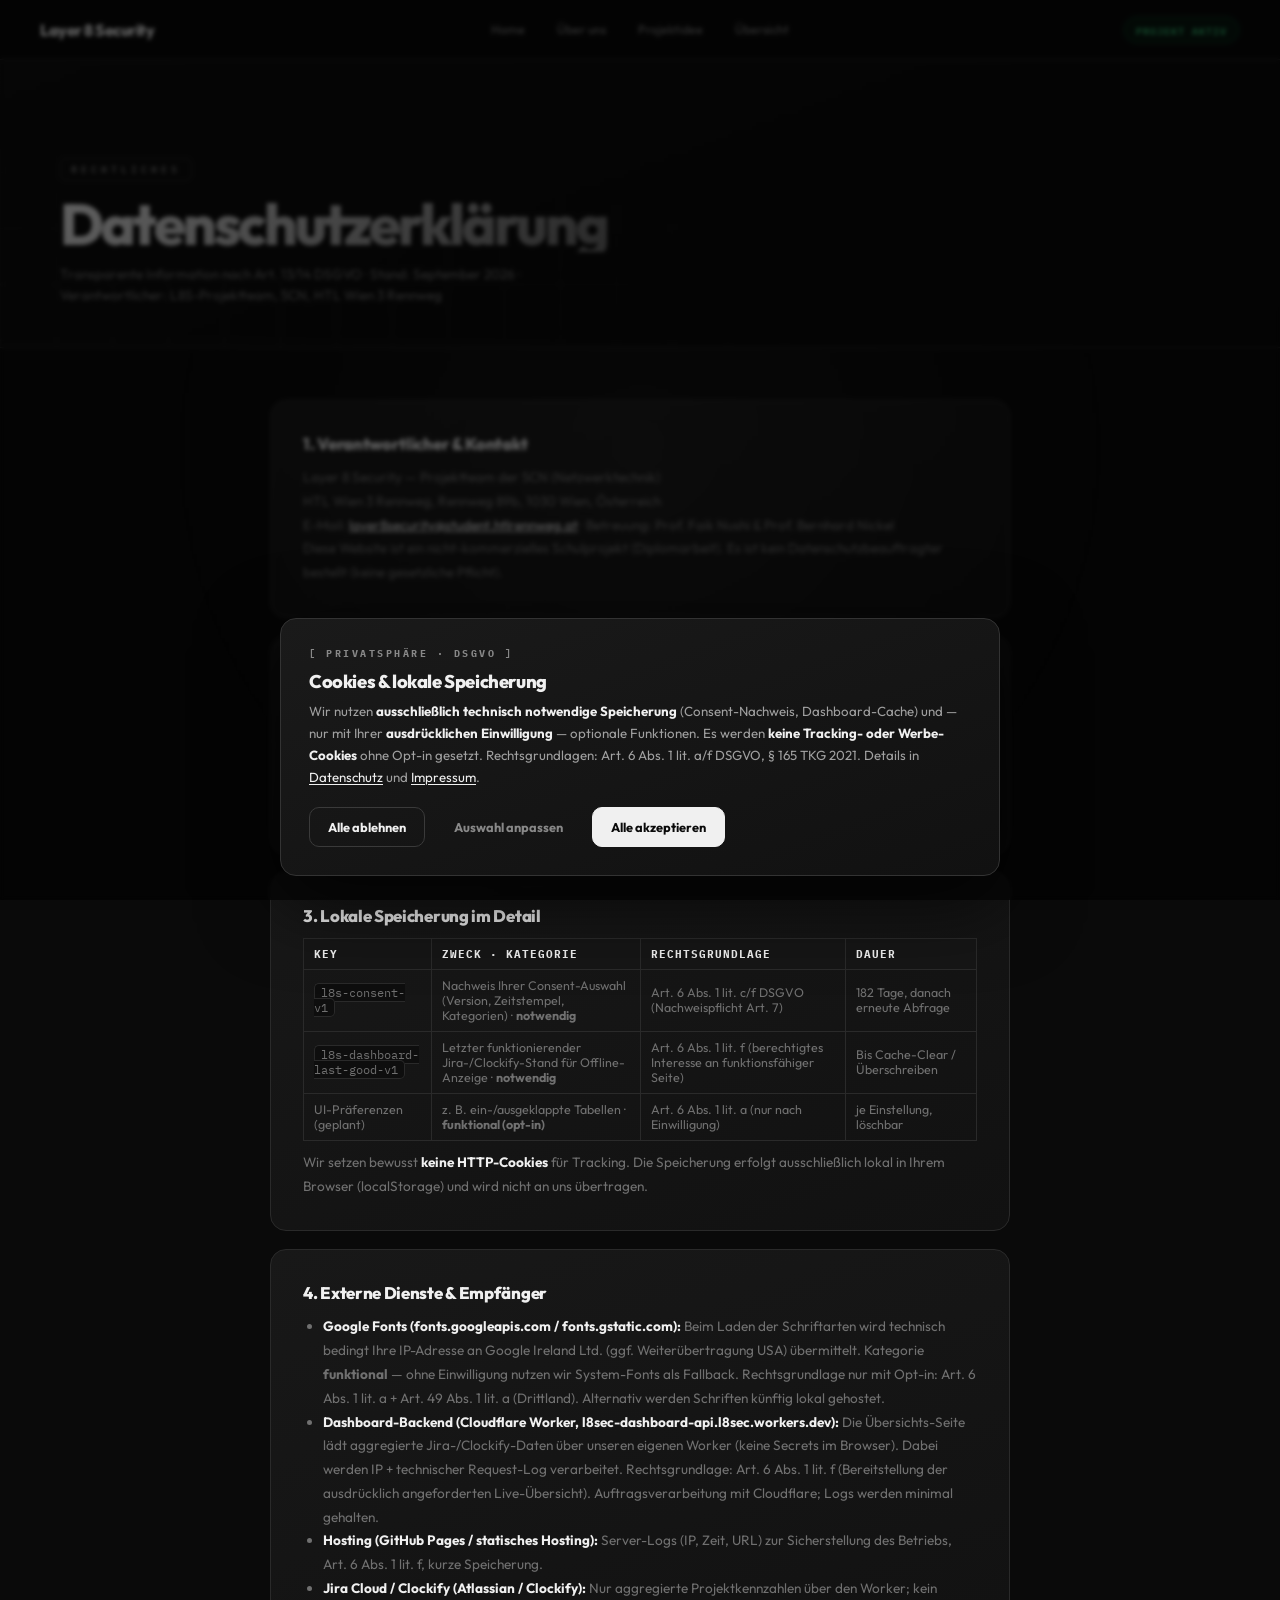
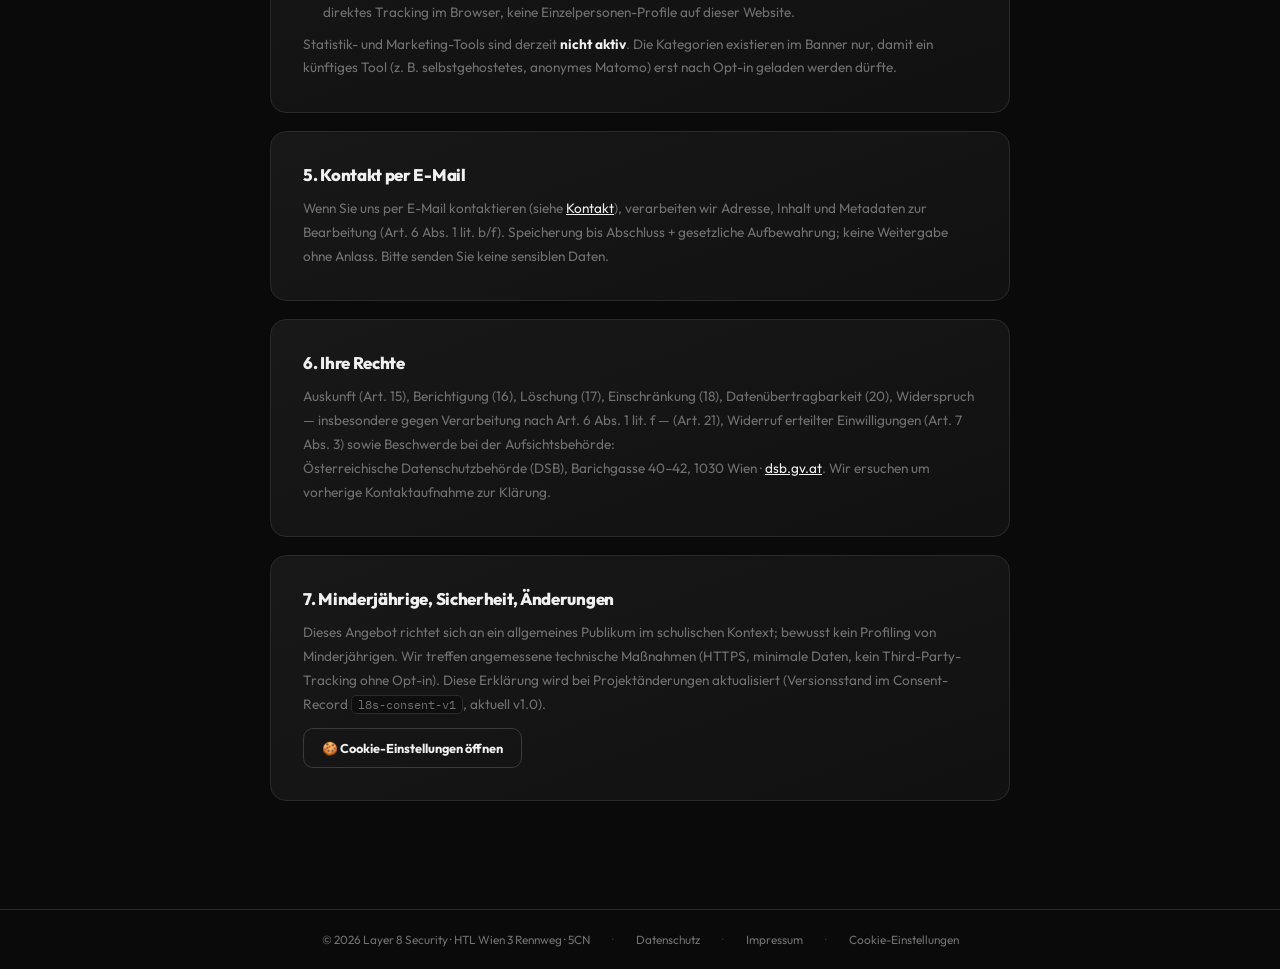
==== datenschutz.html @ 2ad00c98 "Add files via upload" ====
<!DOCTYPE html>
<html lang="de">
<head>
<meta charset="UTF-8">
<meta name="viewport" content="width=device-width, initial-scale=1.0">
<title>L8S — Datenschutz</title>
<link rel="stylesheet" href="shared.css">
<link rel="stylesheet" href="cookies.css">
<style>
  .page { min-height: 100vh; }
  .hero-section { min-height: 32vh; display:flex; align-items:flex-end; padding:0 60px 40px;
    background:linear-gradient(160deg,#0f0f0f 0%,#0a0a0a 100%); border-bottom:1px solid var(--border); position:relative; overflow:hidden; }
  .hero-section::before { content:''; position:absolute; inset:0; pointer-events:none;
    background-image:linear-gradient(rgba(255,255,255,.03) 1px,transparent 1px),linear-gradient(90deg,rgba(255,255,255,.03) 1px,transparent 1px);
    background-size:56px 56px; mask-image:radial-gradient(ellipse 100% 100% at 0% 100%,black 20%,transparent 80%); }
  .page-tag { display:inline-block; font-family:'IBM Plex Mono',monospace; font-size:.6rem; font-weight:700;
    text-transform:uppercase; letter-spacing:4px; color:var(--ink-dim); border:1px solid var(--border);
    border-radius:6px; padding:4px 10px; margin-bottom:16px; }
  .page-title { font-size:clamp(2rem,5vw,3.6rem); font-weight:800; letter-spacing:-3px; line-height:.95;
    background:linear-gradient(135deg,#f0f0f0 0%,#666 100%); -webkit-background-clip:text; -webkit-text-fill-color:transparent; background-clip:text; }
  .content { max-width:860px; margin:0 auto; padding:52px 60px 90px; }
  .legal-card { background:linear-gradient(160deg,#181818,#111); border:1px solid var(--border); border-radius:16px; padding:32px; margin-bottom:18px; }
  .legal-card h2 { font-size:1.05rem; font-weight:800; letter-spacing:-.3px; margin-bottom:12px; }
  .legal-card p, .legal-card li { font-size:.85rem; color:var(--ink-dim); line-height:1.75; }
  .legal-card ul { padding-left:20px; margin:8px 0; }
  .legal-card table { width:100%; border-collapse:collapse; margin-top:12px; font-size:.78rem; }
  .legal-card th, .legal-card td { text-align:left; border:1px solid var(--border); padding:8px 10px; color:var(--ink-dim); }
  .legal-card th { color:var(--ink); background:#161616; font-family:'IBM Plex Mono',monospace; font-size:.66rem; text-transform:uppercase; letter-spacing:1px; }
  .legal-card code { font-family:'IBM Plex Mono',monospace; font-size:.72rem; background:#0e0e0e; border:1px solid var(--border); border-radius:5px; padding:1px 6px; }
  .legal-card a { color:var(--ink); }
  @media (max-width:700px){ .hero-section{padding:58px 18px 30px;} .content{padding:32px 16px 64px;} .legal-card{padding:24px 20px;} }
</style>
</head>
<body>
<nav class="sitenav">
  <div class="brand-group">
  <a class="sitenav-brand" href="index.html"><span class="brand-name">Layer 8 Security</span></a>
    <span class="nav-partner"><a class="partner-link" href="https://www.cancom.de/" target="_blank" rel="noopener" aria-label="Cancom Homepage (extern)"><img src="assets/cancom-logo.png" alt="Cancom" height="14" onerror="this.style.display='none'"></a><a class="partner-link" href="https://www.frequentis.com" target="_blank" rel="noopener" aria-label="Frequentis Homepage (extern)"><img class="logo-freq" src="assets/frequentis-logo.png" alt="Frequentis" height="14" onerror="this.style.display='none'"></a></span>
  </div>
  <div class="sitenav-links">
    <a class="sitenav-link" href="index.html">Home</a>
    <a class="sitenav-link" href="ueber-uns.html">Über uns</a>
    <a class="sitenav-link" href="projektidee.html">Projektidee</a>
    <a class="sitenav-link" href="uebersicht.html">Übersicht</a>
  </div>
  <div class="sitenav-right"><span class="live-tag"><span class="live-dot"></span>Projekt aktiv</span></div>
</nav>

<div class="page">
  <div class="hero-section">
    <div style="position:relative;z-index:1;">
      <div class="page-tag">Rechtliches</div>
      <h1 class="page-title">Datenschutzerklärung</h1>
      <p style="font-size:.85rem;color:var(--ink-dim);margin-top:12px;max-width:560px;line-height:1.6;">Transparente Information nach Art. 13/14 DSGVO · Stand: September 2026 · Verantwortlicher: L8S-Projektteam, 5CN, HTL Wien 3 Rennweg</p>
    </div>
  </div>

  <div class="content">
    <div class="legal-card">
      <h2>1. Verantwortlicher &amp; Kontakt</h2>
      <p>Layer 8 Security — Projektteam der 5CN (Netzwerktechnik)<br>HTL Wien 3 Rennweg, Rennweg 89b, 1030 Wien, Österreich<br>
      E-Mail: <a href="mailto:layer8security@student.htlrennweg.at">layer8security@student.htlrennweg.at</a> ·
      Betreuung: Prof. Faik Nushi &amp; Prof. Bernhard Nickel<br>
      Diese Website ist ein nicht-kommerzielles Schulprojekt (Diplomarbeit). Es ist kein Datenschutzbeauftragter bestellt (keine gesetzliche Pflicht).</p>
    </div>

    <div class="legal-card">
      <h2>2. Grundsätze: datensparsam &amp; opt-in</h2>
      <p>Wir setzen <strong style="color:var(--ink)">keine Tracking-, Werbe- oder Analyse-Cookies ohne Ihre ausdrückliche Einwilligung</strong>. Nicht-notwendige Speicherung erfolgt erst nach Opt-in über unser Consent-Banner (Rechtsgrundlage Art. 6 Abs. 1 lit. a DSGVO, § 165 TKG 2021). Eine erteilte Einwilligung können Sie jederzeit mit Wirkung für die Zukunft widerrufen — über „🍪 Cookie-Einstellungen“ (links unten) oder den Footer-Link „Cookie-Einstellungen“. Ablehnen ist genauso einfach wie Annehmen; alle Optionen sind voreingestellt auf „aus“ (keine Pre-Ticks).</p>
    </div>

    <div class="legal-card">
      <h2>3. Lokale Speicherung im Detail</h2>
      <table>
        <tr><th>Key</th><th>Zweck · Kategorie</th><th>Rechtsgrundlage</th><th>Dauer</th></tr>
        <tr><td><code>l8s-consent-v1</code></td><td>Nachweis Ihrer Consent-Auswahl (Version, Zeitstempel, Kategorien) · <strong>notwendig</strong></td><td>Art. 6 Abs. 1 lit. c/f DSGVO (Nachweispflicht Art. 7)</td><td>182 Tage, danach erneute Abfrage</td></tr>
        <tr><td><code>l8s-dashboard-last-good-v1</code></td><td>Letzter funktionierender Jira-/Clockify-Stand für Offline-Anzeige · <strong>notwendig</strong></td><td>Art. 6 Abs. 1 lit. f (berechtigtes Interesse an funktionsfähiger Seite)</td><td>Bis Cache-Clear / Überschreiben</td></tr>
        <tr><td>UI-Präferenzen (geplant)</td><td>z. B. ein-/ausgeklappte Tabellen · <strong>funktional (opt-in)</strong></td><td>Art. 6 Abs. 1 lit. a (nur nach Einwilligung)</td><td>je Einstellung, löschbar</td></tr>
      </table>
      <p style="margin-top:10px;">Wir setzen bewusst <strong style="color:var(--ink)">keine HTTP-Cookies</strong> für Tracking. Die Speicherung erfolgt ausschließlich lokal in Ihrem Browser (localStorage) und wird nicht an uns übertragen.</p>
    </div>

    <div class="legal-card">
      <h2>4. Externe Dienste &amp; Empfänger</h2>
      <ul>
        <li><strong style="color:var(--ink)">Google Fonts (fonts.googleapis.com / fonts.gstatic.com):</strong> Beim Laden der Schriftarten wird technisch bedingt Ihre IP-Adresse an Google Ireland Ltd. (ggf. Weiterübertragung USA) übermittelt. Kategorie <strong>funktional</strong> — ohne Einwilligung nutzen wir System-Fonts als Fallback. Rechtsgrundlage nur mit Opt-in: Art. 6 Abs. 1 lit. a + Art. 49 Abs. 1 lit. a (Drittland). Alternativ werden Schriften künftig lokal gehostet.</li>
        <li><strong style="color:var(--ink)">Dashboard-Backend (Cloudflare Worker, l8sec-dashboard-api.l8sec.workers.dev):</strong> Die Übersichts-Seite lädt aggregierte Jira-/Clockify-Daten über unseren eigenen Worker (keine Secrets im Browser). Dabei werden IP + technischer Request-Log verarbeitet. Rechtsgrundlage: Art. 6 Abs. 1 lit. f (Bereitstellung der ausdrücklich angeforderten Live-Übersicht). Auftragsverarbeitung mit Cloudflare; Logs werden minimal gehalten.</li>
        <li><strong style="color:var(--ink)">Hosting (GitHub Pages / statisches Hosting):</strong> Server-Logs (IP, Zeit, URL) zur Sicherstellung des Betriebs, Art. 6 Abs. 1 lit. f, kurze Speicherung.</li>
        <li><strong style="color:var(--ink)">Jira Cloud / Clockify (Atlassian / Clockify):</strong> Nur aggregierte Projektkennzahlen über den Worker; kein direktes Tracking im Browser, keine Einzelpersonen-Profile auf dieser Website.</li>
      </ul>
      <p>Statistik- und Marketing-Tools sind derzeit <strong style="color:var(--ink)">nicht aktiv</strong>. Die Kategorien existieren im Banner nur, damit ein künftiges Tool (z. B. selbstgehostetes, anonymes Matomo) erst nach Opt-in geladen werden dürfte.</p>
    </div>

    <div class="legal-card">
      <h2>5. Kontakt per E-Mail</h2>
      <p>Wenn Sie uns per E-Mail kontaktieren (siehe <a href="ueber-uns.html#kontakt">Kontakt</a>), verarbeiten wir Adresse, Inhalt und Metadaten zur Bearbeitung (Art. 6 Abs. 1 lit. b/f). Speicherung bis Abschluss + gesetzliche Aufbewahrung; keine Weitergabe ohne Anlass. Bitte senden Sie keine sensiblen Daten.</p>
    </div>

    <div class="legal-card">
      <h2>6. Ihre Rechte</h2>
      <p>Auskunft (Art. 15), Berichtigung (16), Löschung (17), Einschränkung (18), Datenübertragbarkeit (20), Widerspruch — insbesondere gegen Verarbeitung nach Art. 6 Abs. 1 lit. f — (Art. 21), Widerruf erteilter Einwilligungen (Art. 7 Abs. 3) sowie Beschwerde bei der Aufsichtsbehörde:</p>
      <p>Österreichische Datenschutzbehörde (DSB), Barichgasse 40–42, 1030 Wien · <a href="https://www.dsb.gv.at" target="_blank" rel="noopener">dsb.gv.at</a>. Wir ersuchen um vorherige Kontaktaufnahme zur Klärung.</p>
    </div>

    <div class="legal-card">
      <h2>7. Minderjährige, Sicherheit, Änderungen</h2>
      <p>Dieses Angebot richtet sich an ein allgemeines Publikum im schulischen Kontext; bewusst kein Profiling von Minderjährigen. Wir treffen angemessene technische Maßnahmen (HTTPS, minimale Daten, kein Third-Party-Tracking ohne Opt-in). Diese Erklärung wird bei Projektänderungen aktualisiert (Versionsstand im Consent-Record <code>l8s-consent-v1</code>, aktuell v1.0).</p>
      <p style="margin-top:12px;"><button class="l8s-btn l8s-btn-secondary" type="button" onclick="window.L8SConsent && window.L8SConsent.openSettings()">🍪 Cookie-Einstellungen öffnen</button></p>
    </div>
  </div>
</div>

<footer class="l8s-footer">
  <span>© 2026 Layer 8 Security · HTL Wien 3 Rennweg · 5CN</span>
  <span class="sep">·</span><a href="datenschutz.html">Datenschutz</a>
  <span class="sep">·</span><a href="impressum.html">Impressum</a>
  <span class="sep">·</span><button type="button" id="l8s-footer-cookies">Cookie-Einstellungen</button>
</footer>
<script src="cookies.js"></script>
</body>
</html>
---- shared.css ----
/* ─── L8S SHARED STYLES ─── */
@import url('https://fonts.googleapis.com/css2?family=IBM+Plex+Mono:wght@300;400;500;600;700&family=Outfit:wght@200;300;400;500;600;700;800&display=swap');

:root {
  --bg:           #0a0a0a;
  --surface:      #141414;
  --surface-alt:  #1a1a1a;
  --border:       #2a2a2a;
  --border-light: #222222;
  --ink:          #f0f0f0;
  --ink-mid:      #888888;
  --ink-dim:      #707070;
  --green:        #38c878;
  --green-bg:     #081810;
  --green-border: #0f3020;
  --blue:         #60a0e8;
  --blue-bg:      #081018;
  --blue-border:  #102038;
  --amber:        #e0a020;
  --amber-bg:     #181208;
  --amber-border: #382808;
  --violet:       #a878e8;
  --violet-bg:    #100818;
  --violet-border:#281838;
}

*, *::before, *::after { margin:0; padding:0; box-sizing:border-box; }

body {
  background: var(--bg);
  color: var(--ink);
  font-family: 'Outfit', sans-serif;
  min-height: 100vh;
  -webkit-font-smoothing: antialiased;
  overflow-x: hidden;
}

img, svg { max-width: 100%; }
a, button { -webkit-tap-highlight-color: transparent; }
a:focus-visible, button:focus-visible, [tabindex]:focus-visible {
  outline: 2px solid var(--blue);
  outline-offset: 3px;
}

body::before {
  content: '';
  position: fixed; inset: 0; pointer-events: none; z-index: 0;
  background: radial-gradient(
    ellipse 700px 700px at var(--mx, 50%) var(--my, 50%),
    rgba(255,255,255,.04) 0%, transparent 70%
  );
}

/* ─── SITE NAV ─── */
.sitenav {
  position: fixed; top: 0; left: 0; right: 0; z-index: 200;
  height: 60px;
  background: rgba(10,10,10,.85);
  backdrop-filter: blur(20px);
  border-bottom: 1px solid var(--border);
  display: flex; align-items: center; justify-content: space-between;
  padding: 0 40px;
}
.sitenav-brand {
  display: flex; align-items: center; gap: 10px;
  text-decoration: none; color: var(--ink);
}
.sitenav-brand .brand-name {
  font-weight: 800; font-size: 1rem; letter-spacing: -0.5px;
}
.brand-group { display: flex; align-items: center; min-width: 0; }
.partner-link { display: inline-flex; align-items: center; }
img.logo-freq { transform: translateY(5.3%); }
.nav-partner {
  display: inline-flex; align-items: center; gap: 12px;
  margin-left: 12px; padding-left: 12px;
  border-left: 1px solid var(--border);
}
.nav-partner img { height: 14px; width: auto; display: block; }
.sitenav-links {
  display: flex; align-items: center; gap: 4px;
  position: absolute; left: 50%; transform: translateX(-50%);
}
.sitenav-link {
  text-decoration: none; color: var(--ink-dim);
  font-size: .78rem; font-weight: 500;
  padding: 6px 14px; border-radius: 8px;
  transition: background .15s, color .15s;
  position: relative;
}
.sitenav-link:hover { background: var(--surface); color: var(--ink); }
.sitenav-link.active {
  color: var(--ink); background: var(--surface);
}
.sitenav-link.active::after {
  content: '';
  position: absolute; bottom: 2px; left: 50%; transform: translateX(-50%);
  width: 16px; height: 2px; background: var(--ink); border-radius: 2px;
}
.sitenav-right {
  display: flex; align-items: center; gap: 12px;
}
.live-tag {
  display: inline-flex; align-items: center; gap: 7px;
  background: var(--green-bg); border: 1px solid var(--green-border); color: var(--green);
  padding: 4px 12px; border-radius: 100px;
  font-family: 'IBM Plex Mono', monospace; font-size: .6rem; font-weight: 600;
  text-transform: uppercase; letter-spacing: 1px;
}
.live-dot {
  display: none;
}

/* ─── PAGE WRAPPER ─── */
.page { padding-top: 60px; }

/* ─── MOUSE TRACKING ─── */
/* JS sets --mx/--my on body */

/* ─── ANIMATIONS ─── */
@keyframes fadein    { to { opacity:1; transform:translateY(0); } }
@keyframes fadein-up { to { opacity:1; transform:translateY(0); } }
@keyframes pop-in    { from { transform:scale(0); opacity:0; } to { transform:scale(1); opacity:1; } }
@keyframes bounce    { 0%,100% { transform:translateY(0); } 50% { transform:translateY(5px); } }

@media (max-width: 760px) {
  body::before { display: none; }

  .sitenav {
    height: 120px;
    padding: 0;
    display: grid;
    grid-template-columns: 1fr auto;
    grid-template-rows: 60px 60px;
    background: rgba(10,10,10,.96);
    border-bottom-color: var(--border);
    backdrop-filter: blur(16px);
  }
  .brand-group {
    min-width: 0;
    padding-left: max(16px, env(safe-area-inset-left));
  }
  .sitenav-brand { min-width: 0; }
  .sitenav-brand .brand-name {
    display: block;
    overflow: hidden;
    text-overflow: ellipsis;
    white-space: nowrap;
  }
  .sitenav-right {
    display: flex;
    padding-right: max(16px, env(safe-area-inset-right));
  }
  .nav-partner { display: none; }
  .live-tag {
    max-width: 150px;
    white-space: nowrap;
    overflow: hidden;
    text-overflow: ellipsis;
  }
  .sitenav-links {
    grid-column: 1 / -1;
    width: 100%;
    align-self: stretch;
    position: static; transform: none;
    display: grid;
    grid-template-columns: repeat(4, minmax(0, 1fr));
    gap: 0;
    border-top: 1px solid var(--border-light);
  }
  .sitenav-link {
    min-width: 0;
    min-height: 59px;
    padding: 0 5px;
    border-radius: 0;
    display: grid;
    place-items: center;
    text-align: center;
    font-size: .72rem;
  }
  .sitenav-link.active::after {
    bottom: 0;
    width: 34px;
  }
  .page { padding-top: 120px; }
}

@media (max-width: 390px) {
  .sitenav-brand .brand-name { font-size: .88rem; }
  .live-tag { padding: 4px 8px; font-size: .54rem; letter-spacing: .6px; }
  .sitenav-link { font-size: .66rem; }
}

@media (prefers-reduced-motion: reduce) {
  *, *::before, *::after {
    scroll-behavior: auto !important;
    animation-duration: .01ms !important;
    animation-iteration-count: 1 !important;
    transition-duration: .01ms !important;
  }
}
---- cookies.css ----
/* ─── L8S COOKIE-CONSENT (EU: ePrivacy / DSGVO / TKG 2021) ─── */
.l8s-cookie-overlay {
  position: fixed; inset: 0; z-index: 1000;
  background: rgba(0,0,0,.6);
  backdrop-filter: blur(2px);
  display: none;
}
.l8s-cookie-overlay.show { display: block; }

.l8s-cookie-banner {
  position: fixed; z-index: 1001;
  left: 50%; bottom: 24px; transform: translateX(-50%);
  width: min(720px, calc(100% - 32px));
  background: linear-gradient(160deg, #1a1a1a, #111);
  border: 1px solid #333; border-radius: 16px;
  padding: 28px; color: var(--ink, #f0f0f0);
  box-shadow: 0 24px 80px rgba(0,0,0,.7);
  font-family: 'Outfit', system-ui, sans-serif;
  display: none;
}
.l8s-cookie-banner.show { display: block; animation: l8s-slideup .35s ease; }
@keyframes l8s-slideup { from { opacity: 0; transform: translate(-50%, 16px); } to { opacity: 1; transform: translate(-50%, 0); } }

.l8s-cookie-kicker {
  font-family: 'IBM Plex Mono', monospace; font-size: .62rem; font-weight: 700;
  text-transform: uppercase; letter-spacing: 2.5px; color: #888; margin-bottom: 10px;
}
.l8s-cookie-title { font-size: 1.15rem; font-weight: 800; letter-spacing: -.4px; margin-bottom: 8px; }
.l8s-cookie-text { font-size: .83rem; color: #a0a0a0; line-height: 1.65; margin-bottom: 6px; }
.l8s-cookie-text a { color: #f0f0f0; text-decoration: underline; text-underline-offset: 2px; }
.l8s-cookie-text a:hover { color: #fff; }

.l8s-cookie-btns { display: flex; gap: 10px; flex-wrap: wrap; margin-top: 18px; }
.l8s-btn {
  appearance: none; border-radius: 10px; padding: 11px 18px;
  font-size: .8rem; font-weight: 700; cursor: pointer;
  border: 1px solid #3a3a3a; transition: transform .15s, background .15s, border-color .15s;
  font-family: inherit;
}
.l8s-btn:active { transform: scale(.98); }
.l8s-btn-primary { background: #f0f0f0; color: #0a0a0a; border-color: #f0f0f0; }
.l8s-btn-primary:hover { background: #fff; }
.l8s-btn-secondary { background: transparent; color: #f0f0f0; }
.l8s-btn-secondary:hover { border-color: #666; background: #1e1e1e; }
.l8s-btn-ghost { background: transparent; color: #888; border-color: transparent; }
.l8s-btn-ghost:hover { color: #f0f0f0; }

/* Detail-Einstellungen */
.l8s-cookie-details { display: none; margin-top: 18px; border-top: 1px solid #2a2a2a; padding-top: 18px; }
.l8s-cookie-details.open { display: block; }
.l8s-cat {
  display: grid; grid-template-columns: 1fr auto; gap: 4px 16px;
  border: 1px solid #2a2a2a; border-radius: 12px; padding: 14px 16px; margin-bottom: 10px;
  background: #131313;
}
.l8s-cat-name { font-weight: 700; font-size: .85rem; }
.l8s-cat-legal { font-family: 'IBM Plex Mono', monospace; font-size: .6rem; color: #666; text-transform: uppercase; letter-spacing: 1px; }
.l8s-cat-desc { grid-column: 1; font-size: .78rem; color: #888; line-height: 1.6; }
.l8s-cat-status { grid-column: 2; grid-row: 1 / 3; align-self: center; }

/* Switch */
.l8s-switch { position: relative; display: inline-block; width: 46px; height: 26px; }
.l8s-switch input { opacity: 0; width: 0; height: 0; }
.l8s-slider {
  position: absolute; inset: 0; cursor: pointer; border-radius: 100px;
  background: #2a2a2a; border: 1px solid #3a3a3a; transition: background .2s;
}
.l8s-slider::before {
  content: ''; position: absolute; width: 18px; height: 18px; left: 3px; top: 3px;
  background: #888; border-radius: 50%; transition: transform .2s, background .2s;
}
.l8s-switch input:checked + .l8s-slider { background: #f0f0f0; }
.l8s-switch input:checked + .l8s-slider::before { transform: translateX(20px); background: #0a0a0a; }
.l8s-switch input:disabled + .l8s-slider { opacity: .6; cursor: not-allowed; }
.l8s-switch input:focus-visible + .l8s-slider { outline: 2px solid #60a0e8; outline-offset: 2px; }

/* Footer */
.l8s-footer {
  border-top: 1px solid var(--border, #2a2a2a);
  padding: 22px 40px; display: flex; gap: 8px 22px; flex-wrap: wrap;
  align-items: center; justify-content: center;
  font-size: .74rem; color: var(--ink-dim, #707070);
  background: rgba(10,10,10,.9);
  font-family: 'Outfit', system-ui, sans-serif;
}
.l8s-footer a { color: var(--ink-dim, #888); text-decoration: none; }
.l8s-footer a:hover { color: var(--ink, #f0f0f0); text-decoration: underline; }
.l8s-footer button {
  background: none; border: none; padding: 0; cursor: pointer;
  color: var(--ink-dim, #888); font-size: .74rem; font-family: inherit;
}
.l8s-footer button:hover { color: var(--ink, #f0f0f0); text-decoration: underline; }
.l8s-footer .sep { color: #333; }

@media (max-width: 560px) {
  .l8s-cookie-banner { bottom: 12px; padding: 22px 18px; max-height: 86vh; overflow-y: auto; }
  .l8s-cookie-btns { flex-direction: column; }
  .l8s-btn { width: 100%; text-align: center; }
  .l8s-footer { padding: 18px; font-size: .7rem; }
}
@media (prefers-reduced-motion: reduce) {
  .l8s-cookie-banner.show { animation: none; }
}
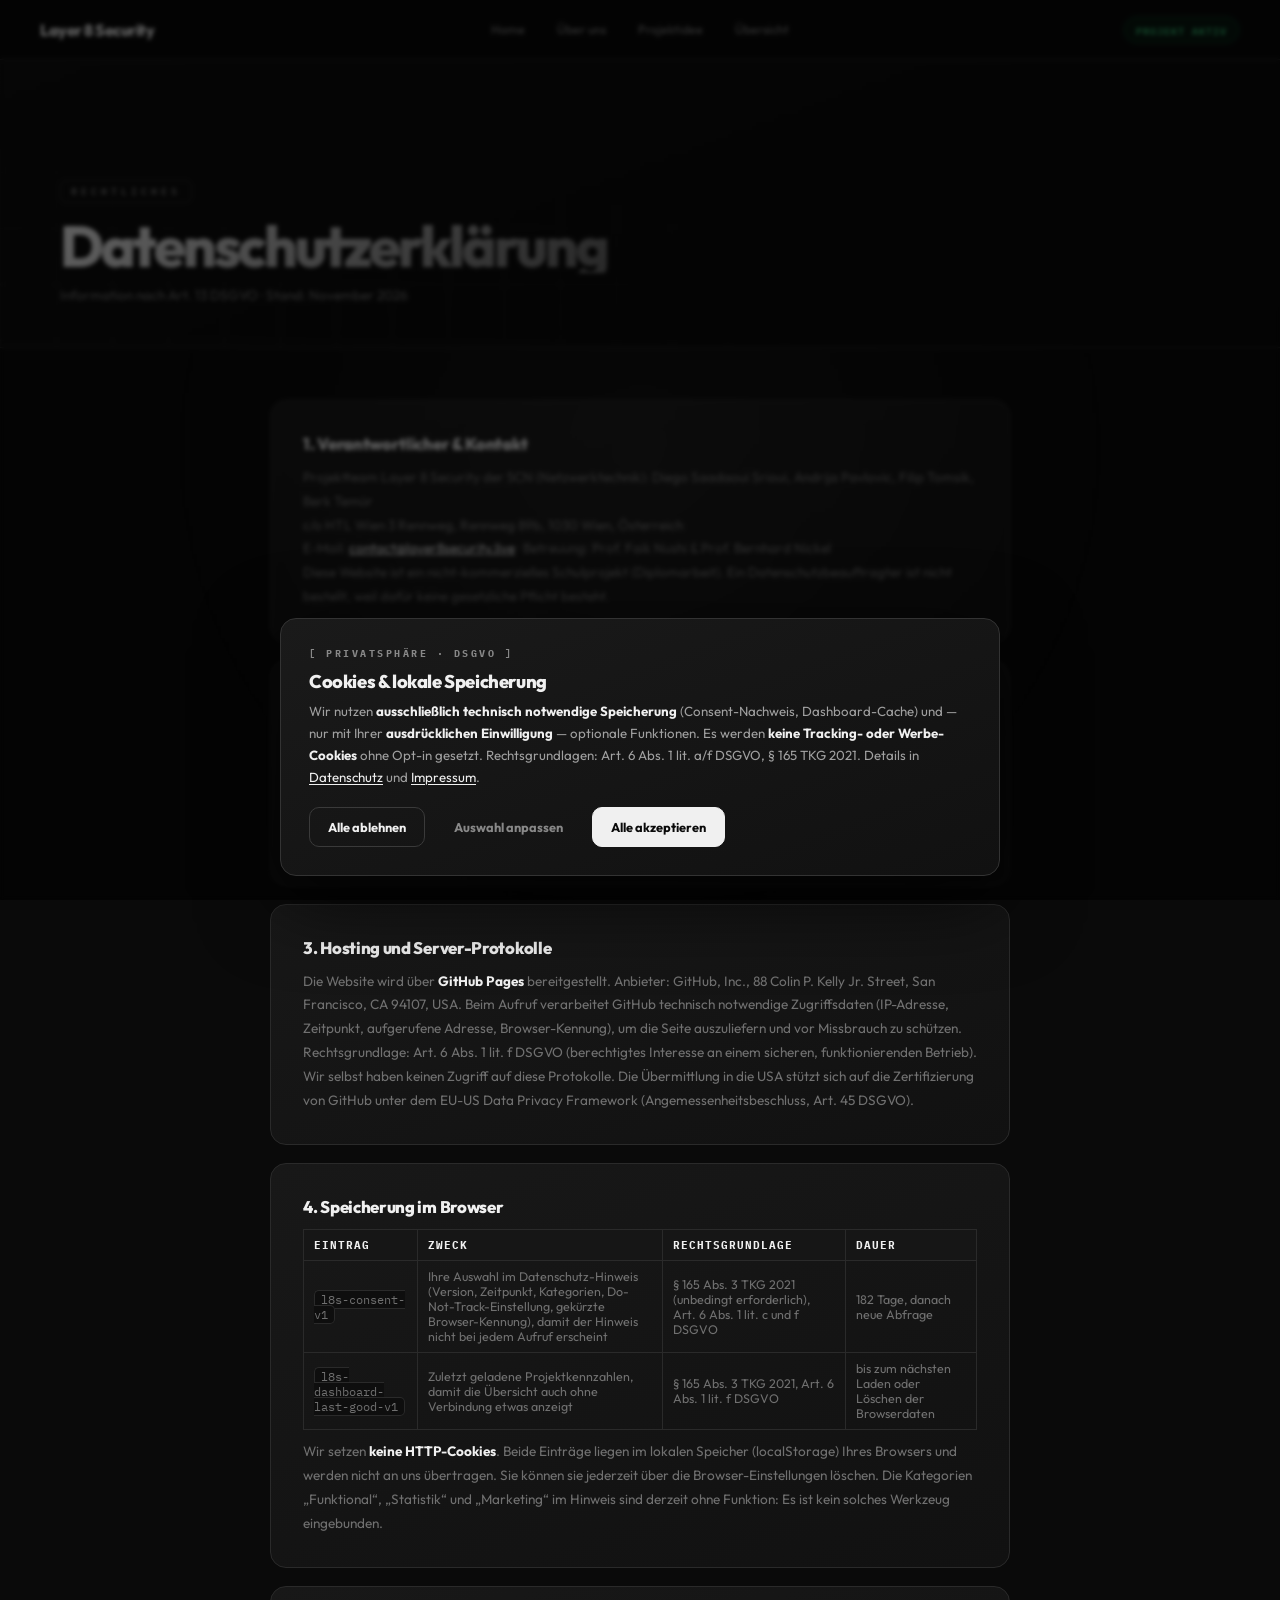
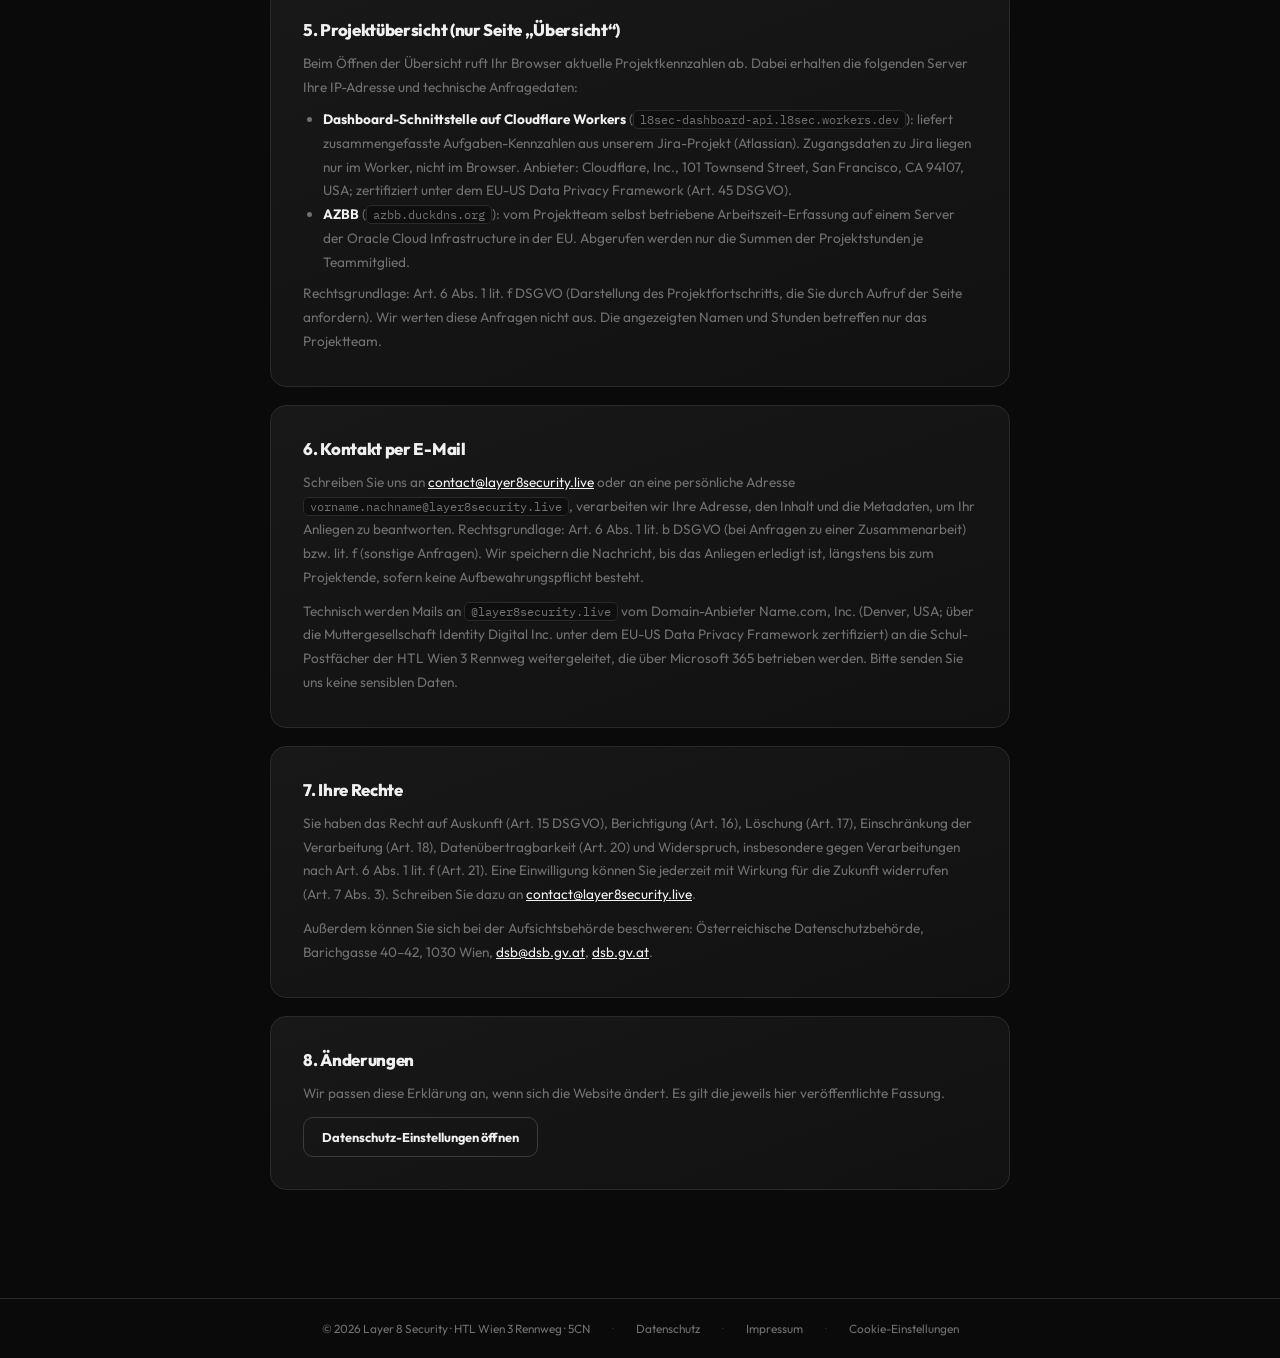
==== commit 27531451: "Datenschutzerklärung und Impressum aktualisiert, Schriften lokal - Datenschutzerklärung (Stand Novem" ====
--- a/datenschutz.html
+++ b/datenschutz.html
@@ -35,7 +35,6 @@
 <nav class="sitenav">
   <div class="brand-group">
   <a class="sitenav-brand" href="index.html"><span class="brand-name">Layer 8 Security</span></a>
-    <span class="nav-partner"><a class="partner-link" href="https://www.cancom.de/" target="_blank" rel="noopener" aria-label="Cancom Homepage (extern)"><img src="assets/cancom-logo.png" alt="Cancom" height="14" onerror="this.style.display='none'"></a><a class="partner-link" href="https://www.frequentis.com" target="_blank" rel="noopener" aria-label="Frequentis Homepage (extern)"><img class="logo-freq" src="assets/frequentis-logo.png" alt="Frequentis" height="14" onerror="this.style.display='none'"></a></span>
   </div>
   <div class="sitenav-links">
     <a class="sitenav-link" href="index.html">Home</a>
@@ -51,61 +50,70 @@
     <div style="position:relative;z-index:1;">
       <div class="page-tag">Rechtliches</div>
       <h1 class="page-title">Datenschutzerklärung</h1>
-      <p style="font-size:.85rem;color:var(--ink-dim);margin-top:12px;max-width:560px;line-height:1.6;">Transparente Information nach Art. 13/14 DSGVO · Stand: September 2026 · Verantwortlicher: L8S-Projektteam, 5CN, HTL Wien 3 Rennweg</p>
+      <p style="font-size:.85rem;color:var(--ink-dim);margin-top:12px;max-width:560px;line-height:1.6;">Information nach Art. 13 DSGVO · Stand: November 2026</p>
     </div>
   </div>
 
   <div class="content">
     <div class="legal-card">
       <h2>1. Verantwortlicher &amp; Kontakt</h2>
-      <p>Layer 8 Security — Projektteam der 5CN (Netzwerktechnik)<br>HTL Wien 3 Rennweg, Rennweg 89b, 1030 Wien, Österreich<br>
-      E-Mail: <a href="mailto:layer8security@student.htlrennweg.at">layer8security@student.htlrennweg.at</a> ·
-      Betreuung: Prof. Faik Nushi &amp; Prof. Bernhard Nickel<br>
-      Diese Website ist ein nicht-kommerzielles Schulprojekt (Diplomarbeit). Es ist kein Datenschutzbeauftragter bestellt (keine gesetzliche Pflicht).</p>
+      <p>Projektteam Layer 8 Security der 5CN (Netzwerktechnik): Diego Saadaoui Srioui, Andrija Pavlovic, Filip Tomsik, Berk Temür<br>
+      c/o HTL Wien 3 Rennweg, Rennweg 89b, 1030 Wien, Österreich<br>
+      E-Mail: <a href="mailto:contact@layer8security.live">contact@layer8security.live</a> · Betreuung: Prof. Faik Nushi &amp; Prof. Bernhard Nickel<br>
+      Diese Website ist ein nicht-kommerzielles Schulprojekt (Diplomarbeit). Ein Datenschutzbeauftragter ist nicht bestellt, weil dafür keine gesetzliche Pflicht besteht.</p>
     </div>
 
     <div class="legal-card">
-      <h2>2. Grundsätze: datensparsam &amp; opt-in</h2>
-      <p>Wir setzen <strong style="color:var(--ink)">keine Tracking-, Werbe- oder Analyse-Cookies ohne Ihre ausdrückliche Einwilligung</strong>. Nicht-notwendige Speicherung erfolgt erst nach Opt-in über unser Consent-Banner (Rechtsgrundlage Art. 6 Abs. 1 lit. a DSGVO, § 165 TKG 2021). Eine erteilte Einwilligung können Sie jederzeit mit Wirkung für die Zukunft widerrufen — über „🍪 Cookie-Einstellungen“ (links unten) oder den Footer-Link „Cookie-Einstellungen“. Ablehnen ist genauso einfach wie Annehmen; alle Optionen sind voreingestellt auf „aus“ (keine Pre-Ticks).</p>
+      <h2>2. Kurz gesagt</h2>
+      <ul>
+        <li>Keine Cookies, kein Tracking, keine Analyse- oder Werbedienste.</li>
+        <li>Schriften und alle Inhalte liegen auf unserem eigenen Webspace; beim Aufruf werden keine Daten an Google oder andere Dritte übertragen.</li>
+        <li>Nur die Seite <a href="uebersicht.html">Übersicht</a> lädt Projektkennzahlen von zwei Diensten nach (Abschnitt 5).</li>
+        <li>Was im Browser gespeichert wird, bleibt in Ihrem Browser (Abschnitt 4).</li>
+      </ul>
     </div>
 
     <div class="legal-card">
-      <h2>3. Lokale Speicherung im Detail</h2>
-      <table>
-        <tr><th>Key</th><th>Zweck · Kategorie</th><th>Rechtsgrundlage</th><th>Dauer</th></tr>
-        <tr><td><code>l8s-consent-v1</code></td><td>Nachweis Ihrer Consent-Auswahl (Version, Zeitstempel, Kategorien) · <strong>notwendig</strong></td><td>Art. 6 Abs. 1 lit. c/f DSGVO (Nachweispflicht Art. 7)</td><td>182 Tage, danach erneute Abfrage</td></tr>
-        <tr><td><code>l8s-dashboard-last-good-v1</code></td><td>Letzter funktionierender Jira-/Clockify-Stand für Offline-Anzeige · <strong>notwendig</strong></td><td>Art. 6 Abs. 1 lit. f (berechtigtes Interesse an funktionsfähiger Seite)</td><td>Bis Cache-Clear / Überschreiben</td></tr>
-        <tr><td>UI-Präferenzen (geplant)</td><td>z. B. ein-/ausgeklappte Tabellen · <strong>funktional (opt-in)</strong></td><td>Art. 6 Abs. 1 lit. a (nur nach Einwilligung)</td><td>je Einstellung, löschbar</td></tr>
-      </table>
-      <p style="margin-top:10px;">Wir setzen bewusst <strong style="color:var(--ink)">keine HTTP-Cookies</strong> für Tracking. Die Speicherung erfolgt ausschließlich lokal in Ihrem Browser (localStorage) und wird nicht an uns übertragen.</p>
+      <h2>3. Hosting und Server-Protokolle</h2>
+      <p>Die Website wird über <strong style="color:var(--ink)">GitHub Pages</strong> bereitgestellt. Anbieter: GitHub, Inc., 88 Colin P. Kelly Jr. Street, San Francisco, CA 94107, USA. Beim Aufruf verarbeitet GitHub technisch notwendige Zugriffsdaten (IP-Adresse, Zeitpunkt, aufgerufene Adresse, Browser-Kennung), um die Seite auszuliefern und vor Missbrauch zu schützen. Rechtsgrundlage: Art. 6 Abs. 1 lit. f DSGVO (berechtigtes Interesse an einem sicheren, funktionierenden Betrieb). Wir selbst haben keinen Zugriff auf diese Protokolle. Die Übermittlung in die USA stützt sich auf die Zertifizierung von GitHub unter dem EU-US Data Privacy Framework (Angemessenheitsbeschluss, Art. 45 DSGVO).</p>
     </div>
 
     <div class="legal-card">
-      <h2>4. Externe Dienste &amp; Empfänger</h2>
-      <ul>
-        <li><strong style="color:var(--ink)">Google Fonts (fonts.googleapis.com / fonts.gstatic.com):</strong> Beim Laden der Schriftarten wird technisch bedingt Ihre IP-Adresse an Google Ireland Ltd. (ggf. Weiterübertragung USA) übermittelt. Kategorie <strong>funktional</strong> — ohne Einwilligung nutzen wir System-Fonts als Fallback. Rechtsgrundlage nur mit Opt-in: Art. 6 Abs. 1 lit. a + Art. 49 Abs. 1 lit. a (Drittland). Alternativ werden Schriften künftig lokal gehostet.</li>
-        <li><strong style="color:var(--ink)">Dashboard-Backend (Cloudflare Worker, l8sec-dashboard-api.l8sec.workers.dev):</strong> Die Übersichts-Seite lädt aggregierte Jira-/Clockify-Daten über unseren eigenen Worker (keine Secrets im Browser). Dabei werden IP + technischer Request-Log verarbeitet. Rechtsgrundlage: Art. 6 Abs. 1 lit. f (Bereitstellung der ausdrücklich angeforderten Live-Übersicht). Auftragsverarbeitung mit Cloudflare; Logs werden minimal gehalten.</li>
-        <li><strong style="color:var(--ink)">Hosting (GitHub Pages / statisches Hosting):</strong> Server-Logs (IP, Zeit, URL) zur Sicherstellung des Betriebs, Art. 6 Abs. 1 lit. f, kurze Speicherung.</li>
-        <li><strong style="color:var(--ink)">Jira Cloud / Clockify (Atlassian / Clockify):</strong> Nur aggregierte Projektkennzahlen über den Worker; kein direktes Tracking im Browser, keine Einzelpersonen-Profile auf dieser Website.</li>
-      </ul>
-      <p>Statistik- und Marketing-Tools sind derzeit <strong style="color:var(--ink)">nicht aktiv</strong>. Die Kategorien existieren im Banner nur, damit ein künftiges Tool (z. B. selbstgehostetes, anonymes Matomo) erst nach Opt-in geladen werden dürfte.</p>
+      <h2>4. Speicherung im Browser</h2>
+      <table>
+        <tr><th>Eintrag</th><th>Zweck</th><th>Rechtsgrundlage</th><th>Dauer</th></tr>
+        <tr><td><code>l8s-consent-v1</code></td><td>Ihre Auswahl im Datenschutz-Hinweis (Version, Zeitpunkt, Kategorien, Do-Not-Track-Einstellung, gekürzte Browser-Kennung), damit der Hinweis nicht bei jedem Aufruf erscheint</td><td>§ 165 Abs. 3 TKG 2021 (unbedingt erforderlich), Art. 6 Abs. 1 lit. c und f DSGVO</td><td>182 Tage, danach neue Abfrage</td></tr>
+        <tr><td><code>l8s-dashboard-last-good-v1</code></td><td>Zuletzt geladene Projektkennzahlen, damit die Übersicht auch ohne Verbindung etwas anzeigt</td><td>§ 165 Abs. 3 TKG 2021, Art. 6 Abs. 1 lit. f DSGVO</td><td>bis zum nächsten Laden oder Löschen der Browserdaten</td></tr>
+      </table>
+      <p style="margin-top:10px;">Wir setzen <strong style="color:var(--ink)">keine HTTP-Cookies</strong>. Beide Einträge liegen im lokalen Speicher (localStorage) Ihres Browsers und werden nicht an uns übertragen. Sie können sie jederzeit über die Browser-Einstellungen löschen. Die Kategorien „Funktional“, „Statistik“ und „Marketing“ im Hinweis sind derzeit ohne Funktion: Es ist kein solches Werkzeug eingebunden.</p>
     </div>
 
     <div class="legal-card">
-      <h2>5. Kontakt per E-Mail</h2>
-      <p>Wenn Sie uns per E-Mail kontaktieren (siehe <a href="ueber-uns.html#kontakt">Kontakt</a>), verarbeiten wir Adresse, Inhalt und Metadaten zur Bearbeitung (Art. 6 Abs. 1 lit. b/f). Speicherung bis Abschluss + gesetzliche Aufbewahrung; keine Weitergabe ohne Anlass. Bitte senden Sie keine sensiblen Daten.</p>
+      <h2>5. Projektübersicht (nur Seite „Übersicht“)</h2>
+      <p>Beim Öffnen der Übersicht ruft Ihr Browser aktuelle Projektkennzahlen ab. Dabei erhalten die folgenden Server Ihre IP-Adresse und technische Anfragedaten:</p>
+      <ul>
+        <li><strong style="color:var(--ink)">Dashboard-Schnittstelle auf Cloudflare Workers</strong> (<code>l8sec-dashboard-api.l8sec.workers.dev</code>): liefert zusammengefasste Aufgaben-Kennzahlen aus unserem Jira-Projekt (Atlassian). Zugangsdaten zu Jira liegen nur im Worker, nicht im Browser. Anbieter: Cloudflare, Inc., 101 Townsend Street, San Francisco, CA 94107, USA; zertifiziert unter dem EU-US Data Privacy Framework (Art. 45 DSGVO).</li>
+        <li><strong style="color:var(--ink)">AZBB</strong> (<code>azbb.duckdns.org</code>): vom Projektteam selbst betriebene Arbeitszeit-Erfassung auf einem Server der Oracle Cloud Infrastructure in der EU. Abgerufen werden nur die Summen der Projektstunden je Teammitglied.</li>
+      </ul>
+      <p>Rechtsgrundlage: Art. 6 Abs. 1 lit. f DSGVO (Darstellung des Projektfortschritts, die Sie durch Aufruf der Seite anfordern). Wir werten diese Anfragen nicht aus. Die angezeigten Namen und Stunden betreffen nur das Projektteam.</p>
     </div>
 
     <div class="legal-card">
-      <h2>6. Ihre Rechte</h2>
-      <p>Auskunft (Art. 15), Berichtigung (16), Löschung (17), Einschränkung (18), Datenübertragbarkeit (20), Widerspruch — insbesondere gegen Verarbeitung nach Art. 6 Abs. 1 lit. f — (Art. 21), Widerruf erteilter Einwilligungen (Art. 7 Abs. 3) sowie Beschwerde bei der Aufsichtsbehörde:</p>
-      <p>Österreichische Datenschutzbehörde (DSB), Barichgasse 40–42, 1030 Wien · <a href="https://www.dsb.gv.at" target="_blank" rel="noopener">dsb.gv.at</a>. Wir ersuchen um vorherige Kontaktaufnahme zur Klärung.</p>
+      <h2>6. Kontakt per E-Mail</h2>
+      <p>Schreiben Sie uns an <a href="mailto:contact@layer8security.live">contact@layer8security.live</a> oder an eine persönliche Adresse <code>vorname.nachname@layer8security.live</code>, verarbeiten wir Ihre Adresse, den Inhalt und die Metadaten, um Ihr Anliegen zu beantworten. Rechtsgrundlage: Art. 6 Abs. 1 lit. b DSGVO (bei Anfragen zu einer Zusammenarbeit) bzw. lit. f (sonstige Anfragen). Wir speichern die Nachricht, bis das Anliegen erledigt ist, längstens bis zum Projektende, sofern keine Aufbewahrungspflicht besteht.</p>
+      <p style="margin-top:10px;">Technisch werden Mails an <code>@layer8security.live</code> vom Domain-Anbieter Name.com, Inc. (Denver, USA; über die Muttergesellschaft Identity Digital Inc. unter dem EU-US Data Privacy Framework zertifiziert) an die Schul-Postfächer der HTL Wien 3 Rennweg weitergeleitet, die über Microsoft 365 betrieben werden. Bitte senden Sie uns keine sensiblen Daten.</p>
     </div>
 
     <div class="legal-card">
-      <h2>7. Minderjährige, Sicherheit, Änderungen</h2>
-      <p>Dieses Angebot richtet sich an ein allgemeines Publikum im schulischen Kontext; bewusst kein Profiling von Minderjährigen. Wir treffen angemessene technische Maßnahmen (HTTPS, minimale Daten, kein Third-Party-Tracking ohne Opt-in). Diese Erklärung wird bei Projektänderungen aktualisiert (Versionsstand im Consent-Record <code>l8s-consent-v1</code>, aktuell v1.0).</p>
-      <p style="margin-top:12px;"><button class="l8s-btn l8s-btn-secondary" type="button" onclick="window.L8SConsent && window.L8SConsent.openSettings()">🍪 Cookie-Einstellungen öffnen</button></p>
+      <h2>7. Ihre Rechte</h2>
+      <p>Sie haben das Recht auf Auskunft (Art. 15 DSGVO), Berichtigung (Art. 16), Löschung (Art. 17), Einschränkung der Verarbeitung (Art. 18), Datenübertragbarkeit (Art. 20) und Widerspruch, insbesondere gegen Verarbeitungen nach Art. 6 Abs. 1 lit. f (Art. 21). Eine Einwilligung können Sie jederzeit mit Wirkung für die Zukunft widerrufen (Art. 7 Abs. 3). Schreiben Sie dazu an <a href="mailto:contact@layer8security.live">contact@layer8security.live</a>.</p>
+      <p style="margin-top:10px;">Außerdem können Sie sich bei der Aufsichtsbehörde beschweren: Österreichische Datenschutzbehörde, Barichgasse 40–42, 1030 Wien, <a href="mailto:dsb@dsb.gv.at">dsb@dsb.gv.at</a>, <a href="https://www.dsb.gv.at" target="_blank" rel="noopener">dsb.gv.at</a>.</p>
+    </div>
+
+    <div class="legal-card">
+      <h2>8. Änderungen</h2>
+      <p>Wir passen diese Erklärung an, wenn sich die Website ändert. Es gilt die jeweils hier veröffentlichte Fassung.</p>
+      <p style="margin-top:12px;"><button class="l8s-btn l8s-btn-secondary" type="button" onclick="window.L8SConsent && window.L8SConsent.openSettings()">Datenschutz-Einstellungen öffnen</button></p>
     </div>
   </div>
 </div>
--- a/shared.css
+++ b/shared.css
@@ -1,5 +1,5 @@
 /* ─── L8S SHARED STYLES ─── */
-@import url('https://fonts.googleapis.com/css2?family=IBM+Plex+Mono:wght@300;400;500;600;700&family=Outfit:wght@200;300;400;500;600;700;800&display=swap');
+@import url('assets/fonts.css');
 
 :root {
   --bg:           #0a0a0a;
@@ -35,6 +35,10 @@
   overflow-x: hidden;
 }
 
+/* Kein blinkender Text-Cursor beim Klick auf Text/Bilder (nur in echten Eingabefeldern) */
+html { caret-color: transparent; }
+input, textarea, select, [contenteditable] { caret-color: auto; }
+
 img, svg { max-width: 100%; }
 a, button { -webkit-tap-highlight-color: transparent; }
 a:focus-visible, button:focus-visible, [tabindex]:focus-visible {
@@ -69,14 +73,7 @@
   font-weight: 800; font-size: 1rem; letter-spacing: -0.5px;
 }
 .brand-group { display: flex; align-items: center; min-width: 0; }
-.partner-link { display: inline-flex; align-items: center; }
 img.logo-freq { transform: translateY(5.3%); }
-.nav-partner {
-  display: inline-flex; align-items: center; gap: 12px;
-  margin-left: 12px; padding-left: 12px;
-  border-left: 1px solid var(--border);
-}
-.nav-partner img { height: 14px; width: auto; display: block; }
 .sitenav-links {
   display: flex; align-items: center; gap: 4px;
   position: absolute; left: 50%; transform: translateX(-50%);
@@ -139,6 +136,7 @@
   .brand-group {
     min-width: 0;
     padding-left: max(16px, env(safe-area-inset-left));
+    grid-column: 1; grid-row: 1;
   }
   .sitenav-brand { min-width: 0; }
   .sitenav-brand .brand-name {
@@ -150,8 +148,8 @@
   .sitenav-right {
     display: flex;
     padding-right: max(16px, env(safe-area-inset-right));
+    grid-column: 2; grid-row: 1;
   }
-  .nav-partner { display: none; }
   .live-tag {
     max-width: 150px;
     white-space: nowrap;
@@ -159,7 +157,7 @@
     text-overflow: ellipsis;
   }
   .sitenav-links {
-    grid-column: 1 / -1;
+    grid-column: 1 / -1; grid-row: 2;
     width: 100%;
     align-self: stretch;
     position: static; transform: none;
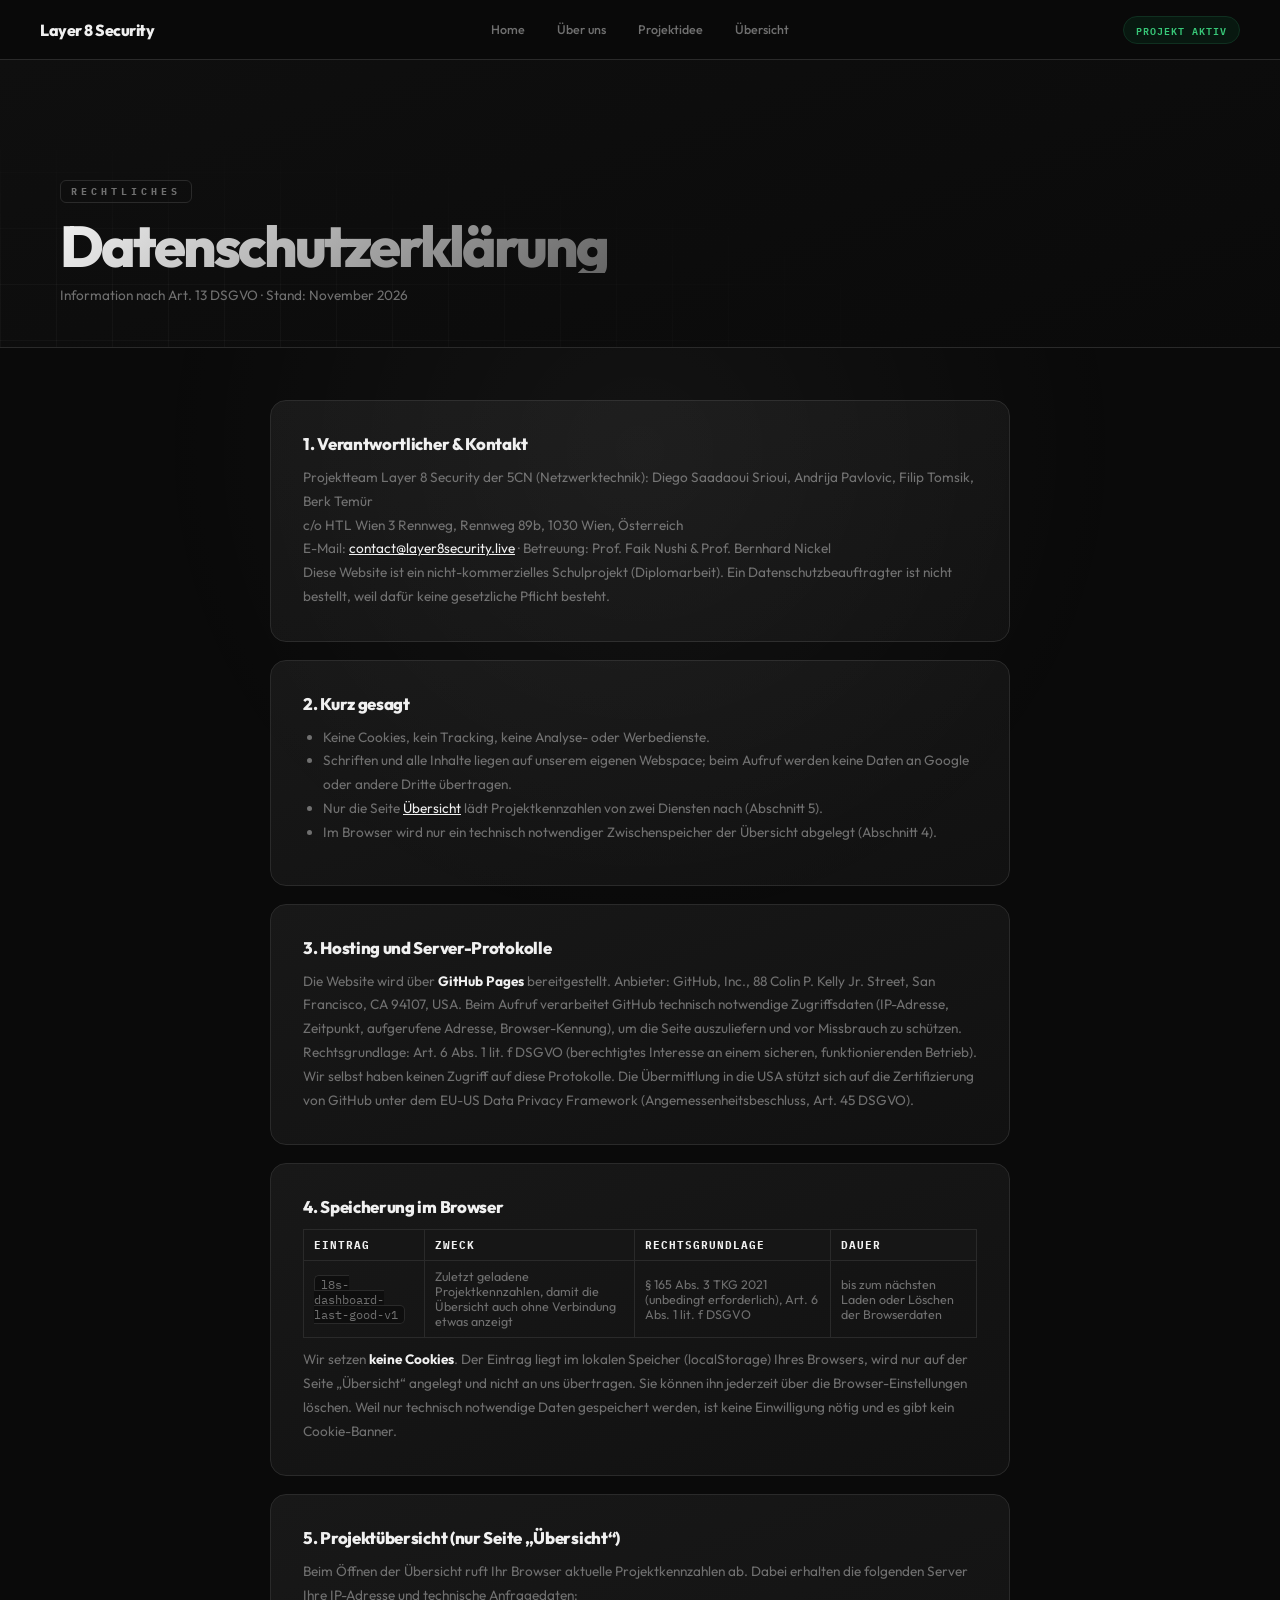
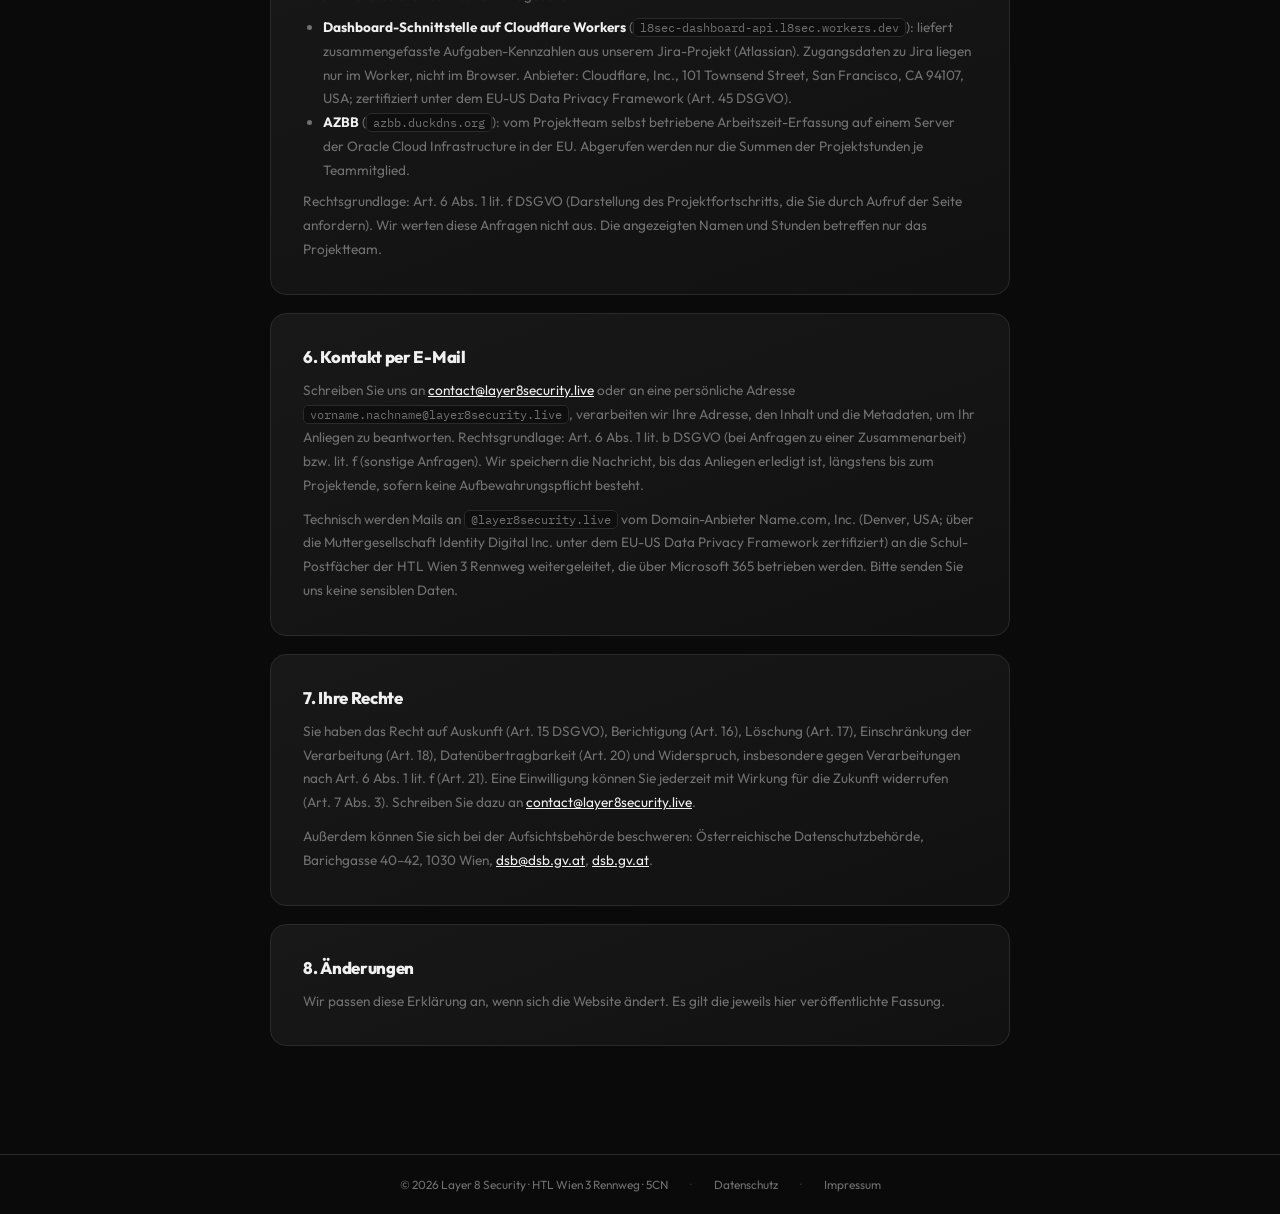
==== commit a48b6e83: "Cookie-Banner entfernt Die Seite setzt keine Cookies und speichert nur den technisch notwendigen Das" ====
--- a/datenschutz.html
+++ b/datenschutz.html
@@ -5,7 +5,6 @@
 <meta name="viewport" content="width=device-width, initial-scale=1.0">
 <title>L8S — Datenschutz</title>
 <link rel="stylesheet" href="shared.css">
-<link rel="stylesheet" href="cookies.css">
 <style>
   .page { min-height: 100vh; }
   .hero-section { min-height: 32vh; display:flex; align-items:flex-end; padding:0 60px 40px;
@@ -69,7 +68,7 @@
         <li>Keine Cookies, kein Tracking, keine Analyse- oder Werbedienste.</li>
         <li>Schriften und alle Inhalte liegen auf unserem eigenen Webspace; beim Aufruf werden keine Daten an Google oder andere Dritte übertragen.</li>
         <li>Nur die Seite <a href="uebersicht.html">Übersicht</a> lädt Projektkennzahlen von zwei Diensten nach (Abschnitt 5).</li>
-        <li>Was im Browser gespeichert wird, bleibt in Ihrem Browser (Abschnitt 4).</li>
+        <li>Im Browser wird nur ein technisch notwendiger Zwischenspeicher der Übersicht abgelegt (Abschnitt 4).</li>
       </ul>
     </div>
 
@@ -82,10 +81,9 @@
       <h2>4. Speicherung im Browser</h2>
       <table>
         <tr><th>Eintrag</th><th>Zweck</th><th>Rechtsgrundlage</th><th>Dauer</th></tr>
-        <tr><td><code>l8s-consent-v1</code></td><td>Ihre Auswahl im Datenschutz-Hinweis (Version, Zeitpunkt, Kategorien, Do-Not-Track-Einstellung, gekürzte Browser-Kennung), damit der Hinweis nicht bei jedem Aufruf erscheint</td><td>§ 165 Abs. 3 TKG 2021 (unbedingt erforderlich), Art. 6 Abs. 1 lit. c und f DSGVO</td><td>182 Tage, danach neue Abfrage</td></tr>
-        <tr><td><code>l8s-dashboard-last-good-v1</code></td><td>Zuletzt geladene Projektkennzahlen, damit die Übersicht auch ohne Verbindung etwas anzeigt</td><td>§ 165 Abs. 3 TKG 2021, Art. 6 Abs. 1 lit. f DSGVO</td><td>bis zum nächsten Laden oder Löschen der Browserdaten</td></tr>
+        <tr><td><code>l8s-dashboard-last-good-v1</code></td><td>Zuletzt geladene Projektkennzahlen, damit die Übersicht auch ohne Verbindung etwas anzeigt</td><td>§ 165 Abs. 3 TKG 2021 (unbedingt erforderlich), Art. 6 Abs. 1 lit. f DSGVO</td><td>bis zum nächsten Laden oder Löschen der Browserdaten</td></tr>
       </table>
-      <p style="margin-top:10px;">Wir setzen <strong style="color:var(--ink)">keine HTTP-Cookies</strong>. Beide Einträge liegen im lokalen Speicher (localStorage) Ihres Browsers und werden nicht an uns übertragen. Sie können sie jederzeit über die Browser-Einstellungen löschen. Die Kategorien „Funktional“, „Statistik“ und „Marketing“ im Hinweis sind derzeit ohne Funktion: Es ist kein solches Werkzeug eingebunden.</p>
+      <p style="margin-top:10px;">Wir setzen <strong style="color:var(--ink)">keine Cookies</strong>. Der Eintrag liegt im lokalen Speicher (localStorage) Ihres Browsers, wird nur auf der Seite „Übersicht“ angelegt und nicht an uns übertragen. Sie können ihn jederzeit über die Browser-Einstellungen löschen. Weil nur technisch notwendige Daten gespeichert werden, ist keine Einwilligung nötig und es gibt kein Cookie-Banner.</p>
     </div>
 
     <div class="legal-card">
@@ -113,7 +111,6 @@
     <div class="legal-card">
       <h2>8. Änderungen</h2>
       <p>Wir passen diese Erklärung an, wenn sich die Website ändert. Es gilt die jeweils hier veröffentlichte Fassung.</p>
-      <p style="margin-top:12px;"><button class="l8s-btn l8s-btn-secondary" type="button" onclick="window.L8SConsent && window.L8SConsent.openSettings()">Datenschutz-Einstellungen öffnen</button></p>
     </div>
   </div>
 </div>
@@ -122,8 +119,6 @@
   <span>© 2026 Layer 8 Security · HTL Wien 3 Rennweg · 5CN</span>
   <span class="sep">·</span><a href="datenschutz.html">Datenschutz</a>
   <span class="sep">·</span><a href="impressum.html">Impressum</a>
-  <span class="sep">·</span><button type="button" id="l8s-footer-cookies">Cookie-Einstellungen</button>
 </footer>
-<script src="cookies.js"></script>
 </body>
 </html>
--- a/shared.css
+++ b/shared.css
@@ -197,3 +197,17 @@
     transition-duration: .01ms !important;
   }
 }
+
+/* Footer */
+.l8s-footer {
+  border-top: 1px solid var(--border, #2a2a2a);
+  padding: 22px 40px; display: flex; gap: 8px 22px; flex-wrap: wrap;
+  align-items: center; justify-content: center;
+  font-size: .74rem; color: var(--ink-dim, #707070);
+  background: rgba(10,10,10,.9);
+  font-family: 'Outfit', system-ui, sans-serif;
+}
+.l8s-footer a { color: var(--ink-dim, #888); text-decoration: none; }
+.l8s-footer a:hover { color: var(--ink, #f0f0f0); text-decoration: underline; }
+.l8s-footer .sep { color: #333; }
+@media (max-width: 560px) { .l8s-footer { padding: 18px; font-size: .7rem; } }
